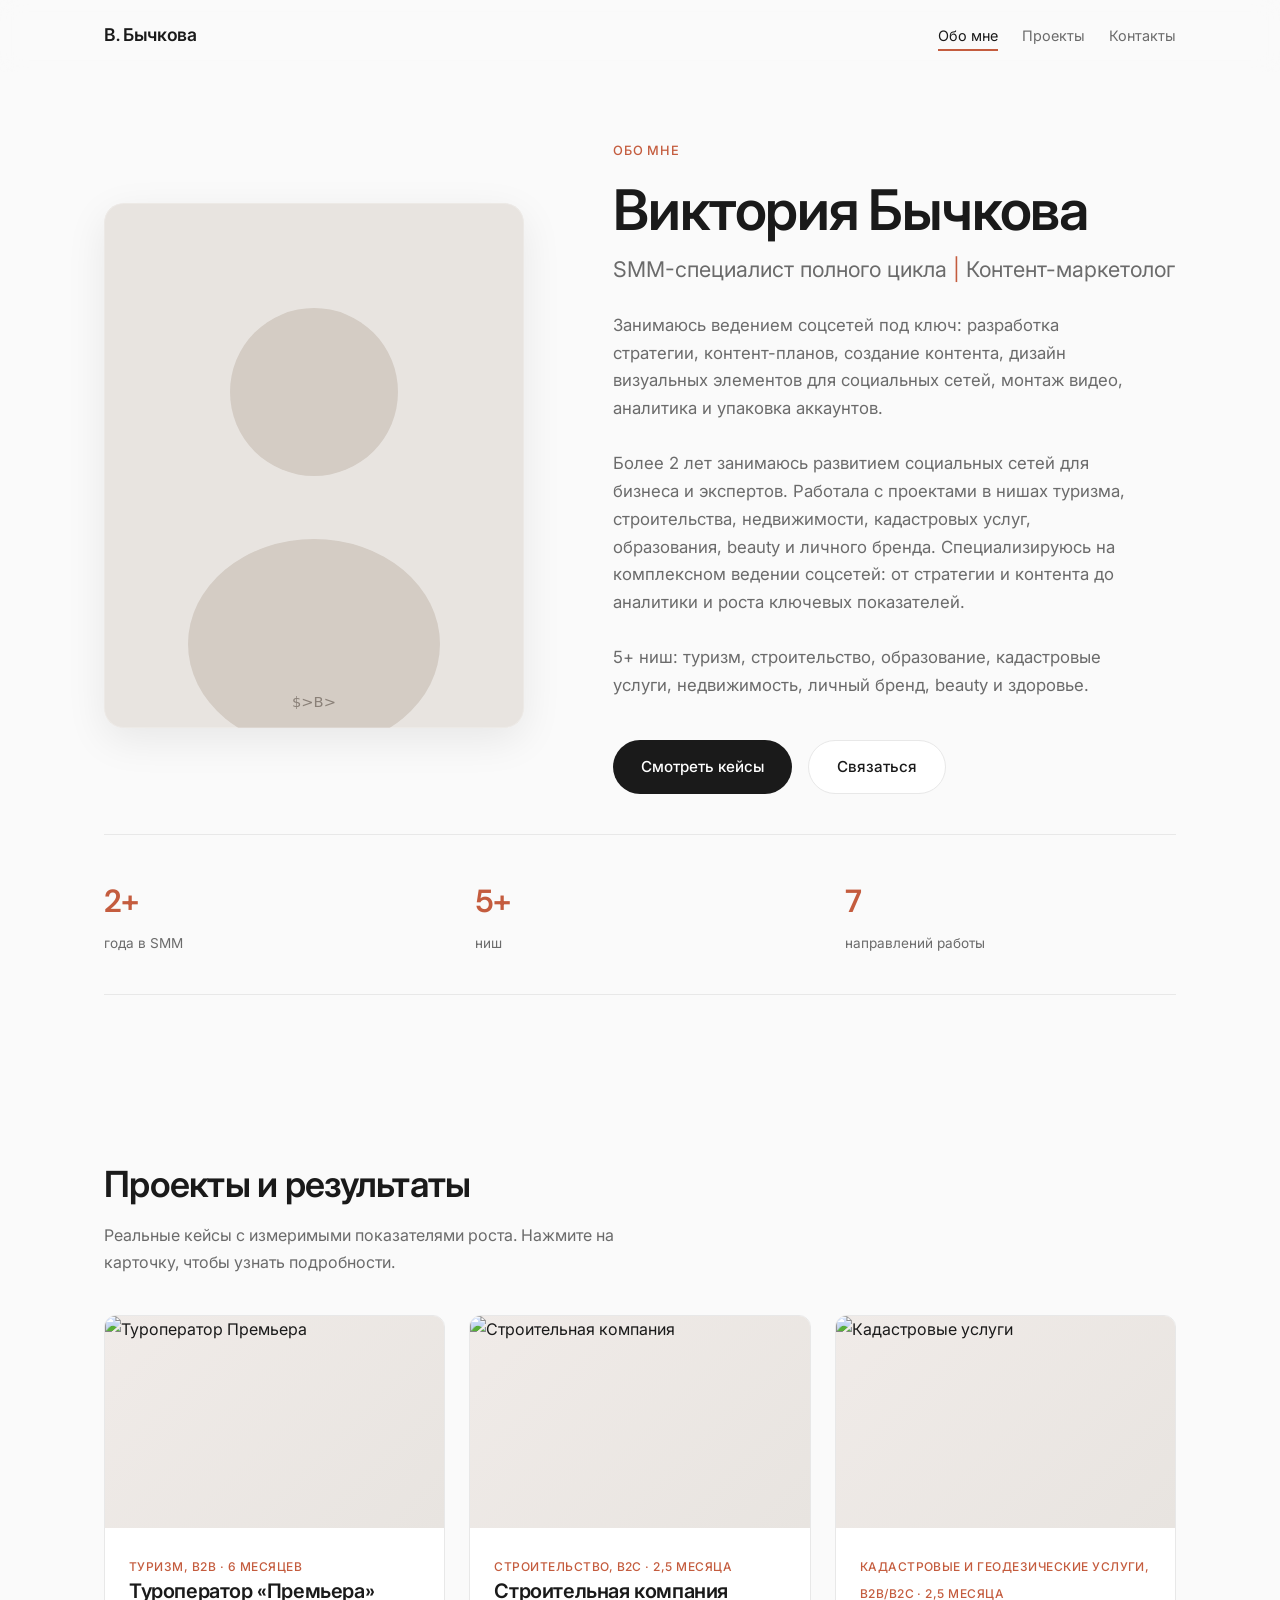
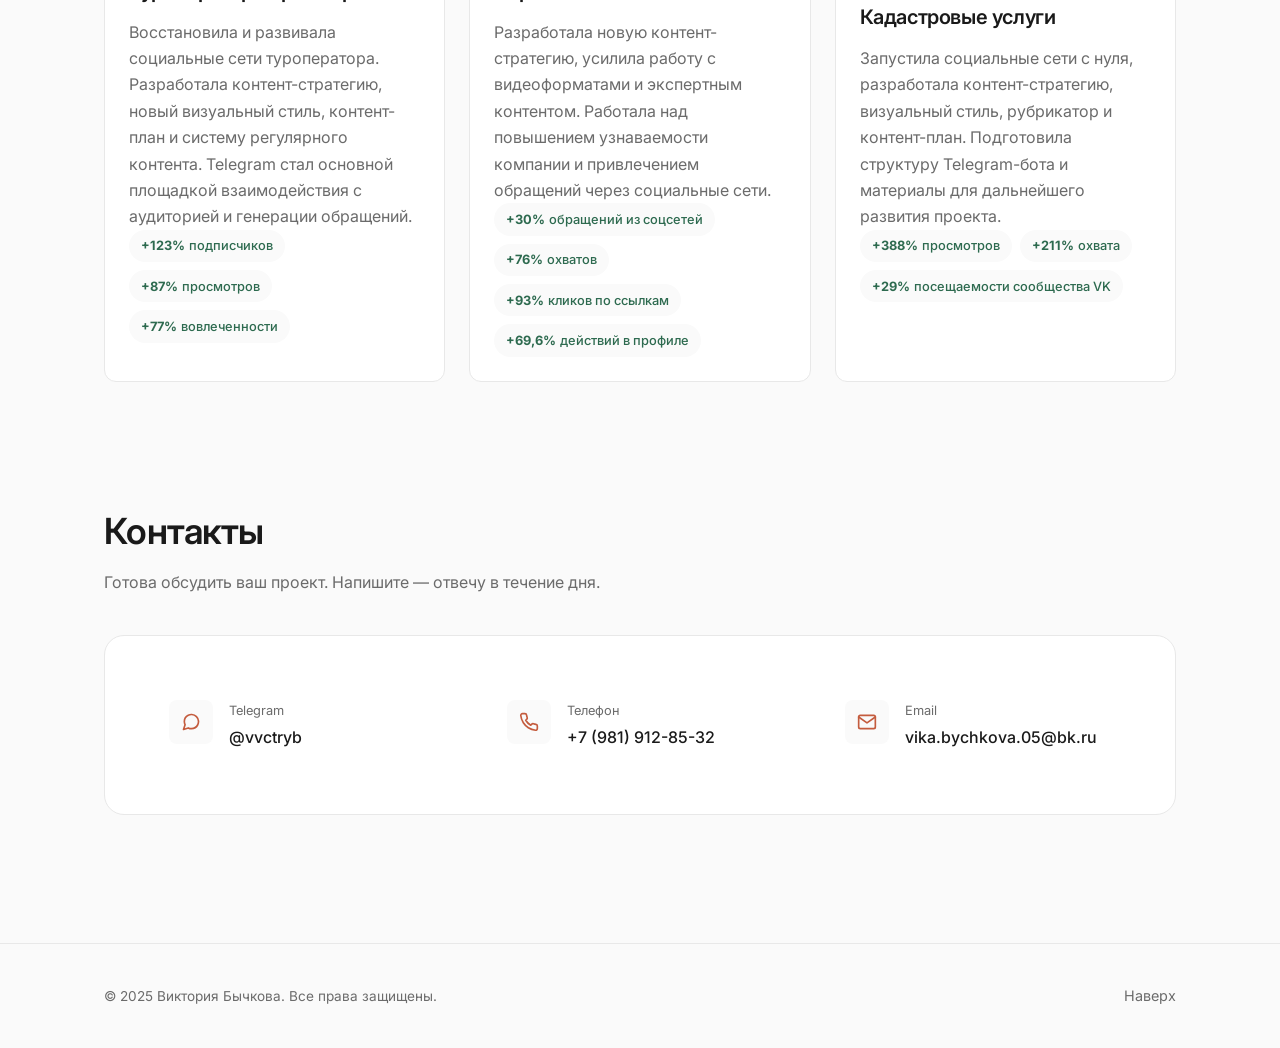
==== viktoria-portfolio/index.html @ 4faed689 "Add files via upload" ====
<!DOCTYPE html>
<html lang="ru">
<head>
  <meta charset="UTF-8">
  <meta name="viewport" content="width=device-width, initial-scale=1.0">
  <meta name="description" content="Виктория Бычкова — SMM-специалист полного цикла и контент-маркетолог. Ведение соцсетей под ключ: стратегия, контент, дизайн, аналитика.">
  <title>Виктория Бычкова — SMM & Контент-маркетинг</title>
  <link rel="preconnect" href="https://fonts.googleapis.com">
  <link rel="preconnect" href="https://fonts.gstatic.com" crossorigin>
  <link href="https://fonts.googleapis.com/css2?family=DM+Sans:opsz,wght@9..40,500;9..40,600&family=Inter:wght@400;500;600&display=swap" rel="stylesheet">
  <link rel="stylesheet" href="style.css">
</head>
<body>

  <header class="header">
    <div class="container header__inner">
      <a href="index.html" class="logo">В. Бычкова</a>
      <button class="nav-toggle" aria-label="Меню"><span></span></button>
      <nav class="nav">
        <a href="#about" class="nav__link" data-nav="about">Обо мне</a>
        <a href="#projects" class="nav__link" data-nav="projects">Проекты</a>
        <a href="#contacts" class="nav__link" data-nav="contacts">Контакты</a>
      </nav>
    </div>
  </header>

  <main>
    <!-- Hero -->
    <section class="hero" id="about" data-section="about">
      <div class="container">
        <div class="hero__grid">
          <div class="hero__photo fade-in">
            <img src="assets/images/photo.svg" alt="Виктория Бычкова">
          </div>
          <div class="hero__content">
            <span class="hero__badge fade-in fade-in-delay-1">Обо мне</span>
            <h1 class="hero__title fade-in fade-in-delay-1">Виктория Бычкова</h1>
            <p class="hero__role fade-in fade-in-delay-2">
              SMM-специалист полного цикла <span>|</span> Контент-маркетолог
            </p>
            <p class="hero__desc fade-in fade-in-delay-2">
              Занимаюсь ведением соцсетей под ключ: разработка стратегии, контент-планов, создание контента, дизайн визуальных элементов для социальных сетей, монтаж видео, аналитика и упаковка аккаунтов.<br><br>
              Более 2 лет занимаюсь развитием социальных сетей для бизнеса и экспертов. Работала с проектами в нишах туризма, строительства, недвижимости, кадастровых услуг, образования, beauty и личного бренда. Специализируюсь на комплексном ведении соцсетей: от стратегии и контента до аналитики и роста ключевых показателей.<br><br>
              5+ ниш: туризм, строительство, образование, кадастровые услуги, недвижимость, личный бренд, beauty и здоровье.
            </p>
            <div class="hero__cta fade-in fade-in-delay-3">
              <a href="#projects" class="btn btn--primary">Смотреть кейсы</a>
              <a href="#contacts" class="btn btn--outline">Связаться</a>
            </div>
          </div>
        </div>

        <div class="stats-strip fade-in fade-in-delay-4">
          <div class="stat-item">
            <div class="stat-item__value">2+</div>
            <div class="stat-item__label">года в SMM</div>
          </div>
          <div class="stat-item">
            <div class="stat-item__value">5+</div>
            <div class="stat-item__label">ниш</div>
          </div>
          <div class="stat-item">
            <div class="stat-item__value">7</div>
            <div class="stat-item__label">направлений работы</div>
          </div>
        </div>
      </div>
    </section>

    <!-- Projects -->
    <section class="section" id="projects" data-section="projects">
      <div class="container">
        <div class="section-header fade-in">
          <h2>Проекты и результаты</h2>
          <p>Реальные кейсы с измеримыми показателями роста. Нажмите на карточку, чтобы узнать подробности.</p>
        </div>

        <div class="projects-grid">
          <a href="premiera.html" class="project-card fade-in">
            <div class="project-card__image">
              <img src="assets/images/premiera-cover.svg" alt="Туроператор Премьера">
            </div>
            <div class="project-card__body">
              <span class="project-card__tag">Туризм, B2B · 6 месяцев</span>
              <h3 class="project-card__title">Туроператор «Премьера»</h3>
              <p>Восстановила и развивала социальные сети туроператора. Разработала контент-стратегию, новый визуальный стиль, контент-план и систему регулярного контента. Telegram стал основной площадкой взаимодействия с аудиторией и генерации обращений.</p>
              <div class="project-card__metrics">
                <span class="metric-badge"><strong>+123%</strong> подписчиков</span>
                <span class="metric-badge"><strong>+87%</strong> просмотров</span>
                <span class="metric-badge"><strong>+77%</strong> вовлеченности</span>
              </div>
            </div>
          </a>

          <a href="construction.html" class="project-card fade-in fade-in-delay-1">
            <div class="project-card__image">
              <img src="assets/images/construction-cover.svg" alt="Строительная компания">
            </div>
            <div class="project-card__body">
              <span class="project-card__tag">Строительство, B2C · 2,5 месяца</span>
              <h3 class="project-card__title">Строительная компания</h3>
              <p>Разработала новую контент-стратегию, усилила работу с видеоформатами и экспертным контентом. Работала над повышением узнаваемости компании и привлечением обращений через социальные сети.</p>
              <div class="project-card__metrics">
                <span class="metric-badge"><strong>+30%</strong> обращений из соцсетей</span>
                <span class="metric-badge"><strong>+76%</strong> охватов</span>
                <span class="metric-badge"><strong>+93%</strong> кликов по ссылкам</span>
                <span class="metric-badge"><strong>+69,6%</strong> действий в профиле</span>
              </div>
            </div>
          </a>

          <a href="cadastre.html" class="project-card fade-in fade-in-delay-2">
            <div class="project-card__image">
              <img src="assets/images/cadastre-cover.svg" alt="Кадастровые услуги">
            </div>
            <div class="project-card__body">
              <span class="project-card__tag">Кадастровые и геодезические услуги, B2B/B2C · 2,5 месяца</span>
              <h3 class="project-card__title">Кадастровые услуги</h3>
              <p>Запустила социальные сети с нуля, разработала контент-стратегию, визуальный стиль, рубрикатор и контент-план. Подготовила структуру Telegram-бота и материалы для дальнейшего развития проекта.</p>
              <div class="project-card__metrics">
                <span class="metric-badge"><strong>+388%</strong> просмотров</span>
                <span class="metric-badge"><strong>+211%</strong> охвата</span>
                <span class="metric-badge"><strong>+29%</strong> посещаемости сообщества VK</span>
              </div>
            </div>
          </a>
        </div>
      </div>
    </section>

    <!-- Contacts -->
    <section class="section" id="contacts" data-section="contacts">
      <div class="container">
        <div class="section-header fade-in">
          <h2>Контакты</h2>
          <p>Готова обсудить ваш проект. Напишите — отвечу в течение дня.</p>
        </div>

        <div class="contacts fade-in">
          <div class="contacts__grid">
            <a href="https://t.me/vvctryb" class="contact-item" target="_blank" rel="noopener noreferrer">
              <div class="contact-item__icon">
                <svg viewBox="0 0 24 24" fill="none" stroke="currentColor" stroke-width="2" stroke-linecap="round" stroke-linejoin="round">
                  <path d="M21 11.5a8.38 8.38 0 0 1-.9 3.8 8.5 8.5 0 0 1-7.6 4.7 8.38 8.38 0 0 1-3.8-.9L3 21l1.9-5.7a8.38 8.38 0 0 1-.9-3.8 8.5 8.5 0 0 1 4.7-7.6 8.38 8.38 0 0 1 3.8-.9h.5a8.48 8.48 0 0 1 8 8v.5z"/>
                </svg>
              </div>
              <div>
                <div class="contact-item__label">Telegram</div>
                <div class="contact-item__value">@vvctryb</div>
              </div>
            </a>

            <a href="tel:+79819128532" class="contact-item">
              <div class="contact-item__icon">
                <svg viewBox="0 0 24 24" fill="none" stroke="currentColor" stroke-width="2" stroke-linecap="round" stroke-linejoin="round">
                  <path d="M22 16.92v3a2 2 0 0 1-2.18 2 19.79 19.79 0 0 1-8.63-3.07 19.5 19.5 0 0 1-6-6 19.79 19.79 0 0 1-3.07-8.67A2 2 0 0 1 4.11 2h3a2 2 0 0 1 2 1.72 12.84 12.84 0 0 0 .7 2.81 2 2 0 0 1-.45 2.11L8.09 9.91a16 16 0 0 0 6 6l1.27-1.27a2 2 0 0 1 2.11-.45 12.84 12.84 0 0 0 2.81.7A2 2 0 0 1 22 16.92z"/>
                </svg>
              </div>
              <div>
                <div class="contact-item__label">Телефон</div>
                <div class="contact-item__value">+7 (981) 912-85-32</div>
              </div>
            </a>

            <a href="mailto:vika.bychkova.05@bk.ru" class="contact-item">
              <div class="contact-item__icon">
                <svg viewBox="0 0 24 24" fill="none" stroke="currentColor" stroke-width="2" stroke-linecap="round" stroke-linejoin="round">
                  <path d="M4 4h16c1.1 0 2 .9 2 2v12c0 1.1-.9 2-2 2H4c-1.1 0-2-.9-2-2V6c0-1.1.9-2 2-2z"/>
                  <polyline points="22,6 12,13 2,6"/>
                </svg>
              </div>
              <div>
                <div class="contact-item__label">Email</div>
                <div class="contact-item__value">vika.bychkova.05@bk.ru</div>
              </div>
            </a>
          </div>
        </div>
      </div>
    </section>
  </main>

  <footer class="footer">
    <div class="container footer__inner">
      <p class="footer__copy">&copy; 2025 Виктория Бычкова. Все права защищены.</p>
      <a href="#about" class="nav__link">Наверх</a>
    </div>
  </footer>

  <script src="script.js"></script>
</body>
</html>
---- viktoria-portfolio/style.css ----
/* ============================================
   Victoria Bychkova Portfolio — Styles
   ============================================ */

:root {
  --color-bg: #fafafa;
  --color-surface: #ffffff;
  --color-text: #1a1a1a;
  --color-text-muted: #6b6b6b;
  --color-accent: #c45c3e;
  --color-accent-light: #e8a090;
  --color-border: #e8e8e8;
  --color-success: #2d6a4f;

  --font-sans: "Inter", -apple-system, BlinkMacSystemFont, "Segoe UI", Roboto, sans-serif;
  --font-display: "DM Sans", var(--font-sans);

  --space-xs: 0.5rem;
  --space-sm: 1rem;
  --space-md: 1.5rem;
  --space-lg: 2.5rem;
  --space-xl: 4rem;
  --space-2xl: 6rem;

  --radius-sm: 8px;
  --radius-md: 12px;
  --radius-lg: 20px;
  --radius-full: 9999px;

  --shadow-sm: 0 1px 3px rgba(0, 0, 0, 0.04);
  --shadow-md: 0 4px 20px rgba(0, 0, 0, 0.06);
  --shadow-lg: 0 12px 40px rgba(0, 0, 0, 0.08);

  --transition-fast: 0.2s ease;
  --transition-base: 0.35s cubic-bezier(0.4, 0, 0.2, 1);
  --transition-slow: 0.6s cubic-bezier(0.4, 0, 0.2, 1);

  --container-max: 1120px;
  --header-height: 72px;
}

/* Reset & Base */
*,
*::before,
*::after {
  box-sizing: border-box;
  margin: 0;
  padding: 0;
}

html {
  scroll-behavior: smooth;
  -webkit-font-smoothing: antialiased;
}

body {
  font-family: var(--font-sans);
  font-size: 1rem;
  line-height: 1.65;
  color: var(--color-text);
  background-color: var(--color-bg);
  overflow-x: hidden;
}

img {
  max-width: 100%;
  height: auto;
  display: block;
}

a {
  color: inherit;
  text-decoration: none;
}

ul {
  list-style: none;
}

button {
  font-family: inherit;
  cursor: pointer;
  border: none;
  background: none;
}

/* Typography */
h1, h2, h3, h4 {
  font-family: var(--font-display);
  font-weight: 600;
  line-height: 1.2;
  letter-spacing: -0.02em;
}

h1 {
  font-size: clamp(2.25rem, 5vw, 3.5rem);
}

h2 {
  font-size: clamp(1.75rem, 3.5vw, 2.25rem);
}

h3 {
  font-size: 1.25rem;
}

p {
  color: var(--color-text-muted);
}

/* Layout */
.container {
  width: 100%;
  max-width: var(--container-max);
  margin: 0 auto;
  padding: 0 var(--space-md);
}

.section {
  padding: var(--space-xl) 0;
}

.section-header {
  margin-bottom: var(--space-lg);
}

.section-header p {
  margin-top: var(--space-sm);
  max-width: 560px;
}

/* Header */
.header {
  position: fixed;
  top: 0;
  left: 0;
  right: 0;
  z-index: 100;
  height: var(--header-height);
  background: rgba(250, 250, 250, 0.85);
  backdrop-filter: blur(12px);
  -webkit-backdrop-filter: blur(12px);
  border-bottom: 1px solid transparent;
  transition: border-color var(--transition-base), background var(--transition-base);
}

.header.scrolled {
  border-bottom-color: var(--color-border);
  background: rgba(250, 250, 250, 0.95);
}

.header__inner {
  display: flex;
  align-items: center;
  justify-content: space-between;
  height: 100%;
}

.logo {
  font-family: var(--font-display);
  font-weight: 600;
  font-size: 1.1rem;
  letter-spacing: -0.02em;
}

.nav {
  display: flex;
  align-items: center;
  gap: var(--space-md);
}

.nav__link {
  font-size: 0.9rem;
  color: var(--color-text-muted);
  transition: color var(--transition-fast);
  position: relative;
}

.nav__link::after {
  content: "";
  position: absolute;
  bottom: -4px;
  left: 0;
  width: 0;
  height: 2px;
  background: var(--color-accent);
  transition: width var(--transition-base);
}

.nav__link:hover,
.nav__link.active {
  color: var(--color-text);
}

.nav__link:hover::after,
.nav__link.active::after {
  width: 100%;
}

.nav-toggle {
  display: none;
  width: 40px;
  height: 40px;
  align-items: center;
  justify-content: center;
  border-radius: var(--radius-sm);
}

.nav-toggle span {
  display: block;
  width: 22px;
  height: 2px;
  background: var(--color-text);
  position: relative;
  transition: background var(--transition-fast);
}

.nav-toggle span::before,
.nav-toggle span::after {
  content: "";
  position: absolute;
  left: 0;
  width: 22px;
  height: 2px;
  background: var(--color-text);
  transition: transform var(--transition-base);
}

.nav-toggle span::before {
  top: -7px;
}

.nav-toggle span::after {
  top: 7px;
}

.nav-toggle.active span {
  background: transparent;
}

.nav-toggle.active span::before {
  transform: rotate(45deg) translate(5px, 5px);
}

.nav-toggle.active span::after {
  transform: rotate(-45deg) translate(5px, -5px);
}

/* Hero */
.hero {
  padding-top: calc(var(--header-height) + var(--space-xl));
  padding-bottom: var(--space-xl);
}

.hero__grid {
  display: grid;
  grid-template-columns: 1fr 1.2fr;
  gap: var(--space-lg);
  align-items: center;
}

.hero__photo {
  position: relative;
  aspect-ratio: 4 / 5;
  max-width: 420px;
  border-radius: var(--radius-lg);
  overflow: hidden;
  box-shadow: var(--shadow-lg);
}

.hero__photo img {
  width: 100%;
  height: 100%;
  object-fit: cover;
}

.hero__photo::after {
  content: "";
  position: absolute;
  inset: 0;
  border-radius: var(--radius-lg);
  border: 1px solid rgba(255, 255, 255, 0.2);
  pointer-events: none;
}

.hero__badge {
  display: inline-block;
  font-size: 0.8rem;
  font-weight: 500;
  letter-spacing: 0.06em;
  text-transform: uppercase;
  color: var(--color-accent);
  margin-bottom: var(--space-sm);
}

.hero__title {
  margin-bottom: var(--space-xs);
}

.hero__role {
  font-size: clamp(1.1rem, 2vw, 1.35rem);
  color: var(--color-text-muted);
  font-weight: 400;
  margin-bottom: var(--space-md);
}

.hero__role span {
  color: var(--color-accent);
}

.hero__desc {
  font-size: 1.05rem;
  max-width: 520px;
  margin-bottom: var(--space-lg);
}

.hero__cta {
  display: flex;
  gap: var(--space-sm);
  flex-wrap: wrap;
}

/* Buttons */
.btn {
  display: inline-flex;
  align-items: center;
  gap: 0.5rem;
  padding: 0.85rem 1.75rem;
  font-size: 0.95rem;
  font-weight: 500;
  border-radius: var(--radius-full);
  transition: all var(--transition-base);
}

.btn--primary {
  background: var(--color-text);
  color: #fff;
}

.btn--primary:hover {
  background: var(--color-accent);
  transform: translateY(-2px);
  box-shadow: var(--shadow-md);
}

.btn--outline {
  border: 1.5px solid var(--color-border);
  color: var(--color-text);
  background: var(--color-surface);
}

.btn--outline:hover {
  border-color: var(--color-text);
  transform: translateY(-2px);
}

.btn--back {
  margin-bottom: var(--space-lg);
}

.btn svg {
  width: 18px;
  height: 18px;
  transition: transform var(--transition-fast);
}

.btn:hover svg {
  transform: translateX(-4px);
}

/* Project Cards */
.projects-grid {
  display: grid;
  grid-template-columns: repeat(3, 1fr);
  gap: var(--space-md);
}

.project-card {
  background: var(--color-surface);
  border-radius: var(--radius-md);
  border: 1px solid var(--color-border);
  overflow: hidden;
  transition: all var(--transition-base);
  display: block;
}

.project-card:hover {
  transform: translateY(-6px);
  box-shadow: var(--shadow-lg);
  border-color: transparent;
}

.project-card__image {
  aspect-ratio: 16 / 10;
  overflow: hidden;
  background: linear-gradient(135deg, #f0ebe8 0%, #e8e4e0 100%);
}

.project-card__image img {
  width: 100%;
  height: 100%;
  object-fit: cover;
  transition: transform var(--transition-slow);
}

.project-card:hover .project-card__image img {
  transform: scale(1.05);
}

.project-card__body {
  padding: var(--space-md);
}

.project-card__tag {
  font-size: 0.75rem;
  font-weight: 500;
  letter-spacing: 0.04em;
  text-transform: uppercase;
  color: var(--color-accent);
  margin-bottom: var(--space-xs);
}

.project-card__title {
  margin-bottom: var(--space-sm);
}

.project-card__metrics {
  display: flex;
  flex-wrap: wrap;
  gap: var(--space-xs);
}

.metric-badge {
  display: inline-flex;
  align-items: center;
  gap: 0.25rem;
  padding: 0.35rem 0.75rem;
  font-size: 0.8rem;
  font-weight: 500;
  background: var(--color-bg);
  border-radius: var(--radius-full);
  color: var(--color-success);
}

.metric-badge strong {
  color: var(--color-success);
}

/* Stats strip */
.stats-strip {
  display: flex;
  gap: var(--space-lg);
  flex-wrap: wrap;
  padding: var(--space-lg) 0;
  border-top: 1px solid var(--color-border);
  border-bottom: 1px solid var(--color-border);
  margin: var(--space-lg) 0;
}

.stat-item {
  flex: 1;
  min-width: 140px;
}

.stat-item__value {
  font-family: var(--font-display);
  font-size: 2rem;
  font-weight: 600;
  color: var(--color-accent);
  letter-spacing: -0.02em;
}

.stat-item__label {
  font-size: 0.85rem;
  color: var(--color-text-muted);
  margin-top: 0.25rem;
}

/* Contacts */
.contacts {
  background: var(--color-surface);
  border-radius: var(--radius-lg);
  border: 1px solid var(--color-border);
  padding: var(--space-lg);
}

.contacts__grid {
  display: grid;
  grid-template-columns: repeat(3, 1fr);
  gap: var(--space-md);
}

.contact-item {
  display: flex;
  align-items: flex-start;
  gap: var(--space-sm);
  padding: var(--space-md);
  border-radius: var(--radius-md);
  transition: background var(--transition-fast);
}

.contact-item:hover {
  background: var(--color-bg);
}

.contact-item__icon {
  width: 44px;
  height: 44px;
  display: flex;
  align-items: center;
  justify-content: center;
  background: var(--color-bg);
  border-radius: var(--radius-sm);
  flex-shrink: 0;
}

.contact-item__icon svg {
  width: 20px;
  height: 20px;
  color: var(--color-accent);
}

.contact-item__label {
  font-size: 0.8rem;
  color: var(--color-text-muted);
  margin-bottom: 0.15rem;
}

.contact-item__value {
  font-weight: 500;
  transition: color var(--transition-fast);
}

.contact-item:hover .contact-item__value {
  color: var(--color-accent);
}

/* Case Page */
.case-hero {
  padding-top: calc(var(--header-height) + var(--space-lg));
  padding-bottom: var(--space-lg);
}

.case-hero__tag {
  font-size: 0.8rem;
  font-weight: 500;
  letter-spacing: 0.06em;
  text-transform: uppercase;
  color: var(--color-accent);
  margin-bottom: var(--space-sm);
}

.case-hero__title {
  margin-bottom: var(--space-md);
}

.case-hero__cover {
  aspect-ratio: 21 / 9;
  border-radius: var(--radius-lg);
  overflow: hidden;
  margin-top: var(--space-lg);
  box-shadow: var(--shadow-md);
}

.case-hero__cover img {
  width: 100%;
  height: 100%;
  object-fit: cover;
}

.case-block {
  margin-bottom: var(--space-xl);
}

.case-block__title {
  margin-bottom: var(--space-md);
  padding-bottom: var(--space-sm);
  border-bottom: 2px solid var(--color-border);
}

.case-block__content p {
  margin-bottom: var(--space-sm);
}

.case-block__content p:last-child {
  margin-bottom: 0;
}

/* Results grid */
.results-grid {
  display: grid;
  grid-template-columns: repeat(auto-fit, minmax(200px, 1fr));
  gap: var(--space-md);
}

.result-card {
  background: var(--color-surface);
  border: 1px solid var(--color-border);
  border-radius: var(--radius-md);
  padding: var(--space-md);
  text-align: center;
  transition: all var(--transition-base);
}

.result-card:hover {
  border-color: var(--color-accent-light);
  transform: translateY(-4px);
  box-shadow: var(--shadow-md);
}

.result-card__value {
  font-family: var(--font-display);
  font-size: 2.5rem;
  font-weight: 600;
  color: var(--color-success);
  letter-spacing: -0.02em;
}

.result-card__label {
  font-size: 0.9rem;
  color: var(--color-text-muted);
  margin-top: var(--space-xs);
}

/* Task list */
.task-list {
  display: grid;
  gap: var(--space-sm);
}

.task-list li {
  display: flex;
  align-items: flex-start;
  gap: var(--space-sm);
  padding: var(--space-sm) var(--space-md);
  background: var(--color-surface);
  border: 1px solid var(--color-border);
  border-radius: var(--radius-sm);
  transition: border-color var(--transition-fast);
}

.task-list li:hover {
  border-color: var(--color-accent-light);
}

.task-list li::before {
  content: "";
  width: 8px;
  height: 8px;
  background: var(--color-accent);
  border-radius: 50%;
  flex-shrink: 0;
  margin-top: 0.55rem;
}

/* Gallery */
.gallery {
  display: grid;
  grid-template-columns: repeat(3, 1fr);
  gap: var(--space-sm);
}

.gallery__item {
  aspect-ratio: 1;
  border-radius: var(--radius-md);
  overflow: hidden;
  cursor: pointer;
  position: relative;
}

.gallery__item img {
  width: 100%;
  height: 100%;
  object-fit: cover;
  transition: transform var(--transition-slow);
}

.gallery__item:hover img {
  transform: scale(1.08);
}

.gallery__item::after {
  content: "";
  position: absolute;
  inset: 0;
  background: rgba(0, 0, 0, 0);
  transition: background var(--transition-fast);
}

.gallery__item:hover::after {
  background: rgba(0, 0, 0, 0.1);
}

/* Video */
.video-wrapper {
  position: relative;
  aspect-ratio: 16 / 9;
  border-radius: var(--radius-md);
  overflow: hidden;
  background: #1a1a1a;
  box-shadow: var(--shadow-md);
}

.video-wrapper iframe,
.video-wrapper video {
  width: 100%;
  height: 100%;
  border: none;
}

.video-placeholder {
  display: flex;
  flex-direction: column;
  align-items: center;
  justify-content: center;
  height: 100%;
  color: rgba(255, 255, 255, 0.6);
  gap: var(--space-sm);
}

.video-placeholder svg {
  width: 48px;
  height: 48px;
  opacity: 0.5;
}

/* Footer */
.footer {
  padding: var(--space-lg) 0;
  border-top: 1px solid var(--color-border);
  margin-top: var(--space-xl);
}

.footer__inner {
  display: flex;
  justify-content: space-between;
  align-items: center;
  flex-wrap: wrap;
  gap: var(--space-sm);
}

.footer__copy {
  font-size: 0.85rem;
  color: var(--color-text-muted);
}

/* Animations */
.fade-in {
  opacity: 0;
  transform: translateY(24px);
  transition: opacity var(--transition-slow), transform var(--transition-slow);
}

.fade-in.visible {
  opacity: 1;
  transform: translateY(0);
}

.fade-in-delay-1 { transition-delay: 0.1s; }
.fade-in-delay-2 { transition-delay: 0.2s; }
.fade-in-delay-3 { transition-delay: 0.3s; }
.fade-in-delay-4 { transition-delay: 0.4s; }

/* Lightbox */
.lightbox {
  position: fixed;
  inset: 0;
  z-index: 200;
  background: rgba(0, 0, 0, 0.92);
  display: flex;
  align-items: center;
  justify-content: center;
  padding: var(--space-md);
  opacity: 0;
  visibility: hidden;
  transition: all var(--transition-base);
}

.lightbox.active {
  opacity: 1;
  visibility: visible;
}

.lightbox__img {
  max-width: 90vw;
  max-height: 90vh;
  border-radius: var(--radius-sm);
  object-fit: contain;
}

.lightbox__close {
  position: absolute;
  top: var(--space-md);
  right: var(--space-md);
  width: 44px;
  height: 44px;
  display: flex;
  align-items: center;
  justify-content: center;
  background: rgba(255, 255, 255, 0.1);
  border-radius: var(--radius-full);
  color: #fff;
  font-size: 1.5rem;
  transition: background var(--transition-fast);
}

.lightbox__close:hover {
  background: rgba(255, 255, 255, 0.2);
}

/* Responsive */
@media (max-width: 992px) {
  .hero__grid {
    grid-template-columns: 1fr;
    text-align: center;
  }

  .hero__photo {
    max-width: 320px;
    margin: 0 auto;
  }

  .hero__desc {
    margin-left: auto;
    margin-right: auto;
  }

  .hero__cta {
    justify-content: center;
  }

  .projects-grid {
    grid-template-columns: repeat(2, 1fr);
  }

  .contacts__grid {
    grid-template-columns: 1fr;
  }

  .gallery {
    grid-template-columns: repeat(2, 1fr);
  }
}

@media (max-width: 768px) {
  .nav-toggle {
    display: flex;
  }

  .nav {
    position: fixed;
    top: var(--header-height);
    left: 0;
    right: 0;
    background: var(--color-bg);
    flex-direction: column;
    padding: var(--space-md);
    gap: var(--space-sm);
    border-bottom: 1px solid var(--color-border);
    transform: translateY(-100%);
    opacity: 0;
    visibility: hidden;
    transition: all var(--transition-base);
  }

  .nav.open {
    transform: translateY(0);
    opacity: 1;
    visibility: visible;
  }

  .nav__link {
    padding: var(--space-sm);
    width: 100%;
    text-align: center;
  }

  .projects-grid {
    grid-template-columns: 1fr;
  }

  .stats-strip {
    flex-direction: column;
    gap: var(--space-md);
  }

  .case-hero__cover {
    aspect-ratio: 16 / 9;
  }
}

@media (max-width: 480px) {
  .gallery {
    grid-template-columns: 1fr;
  }

  .result-card__value {
    font-size: 2rem;
  }
}
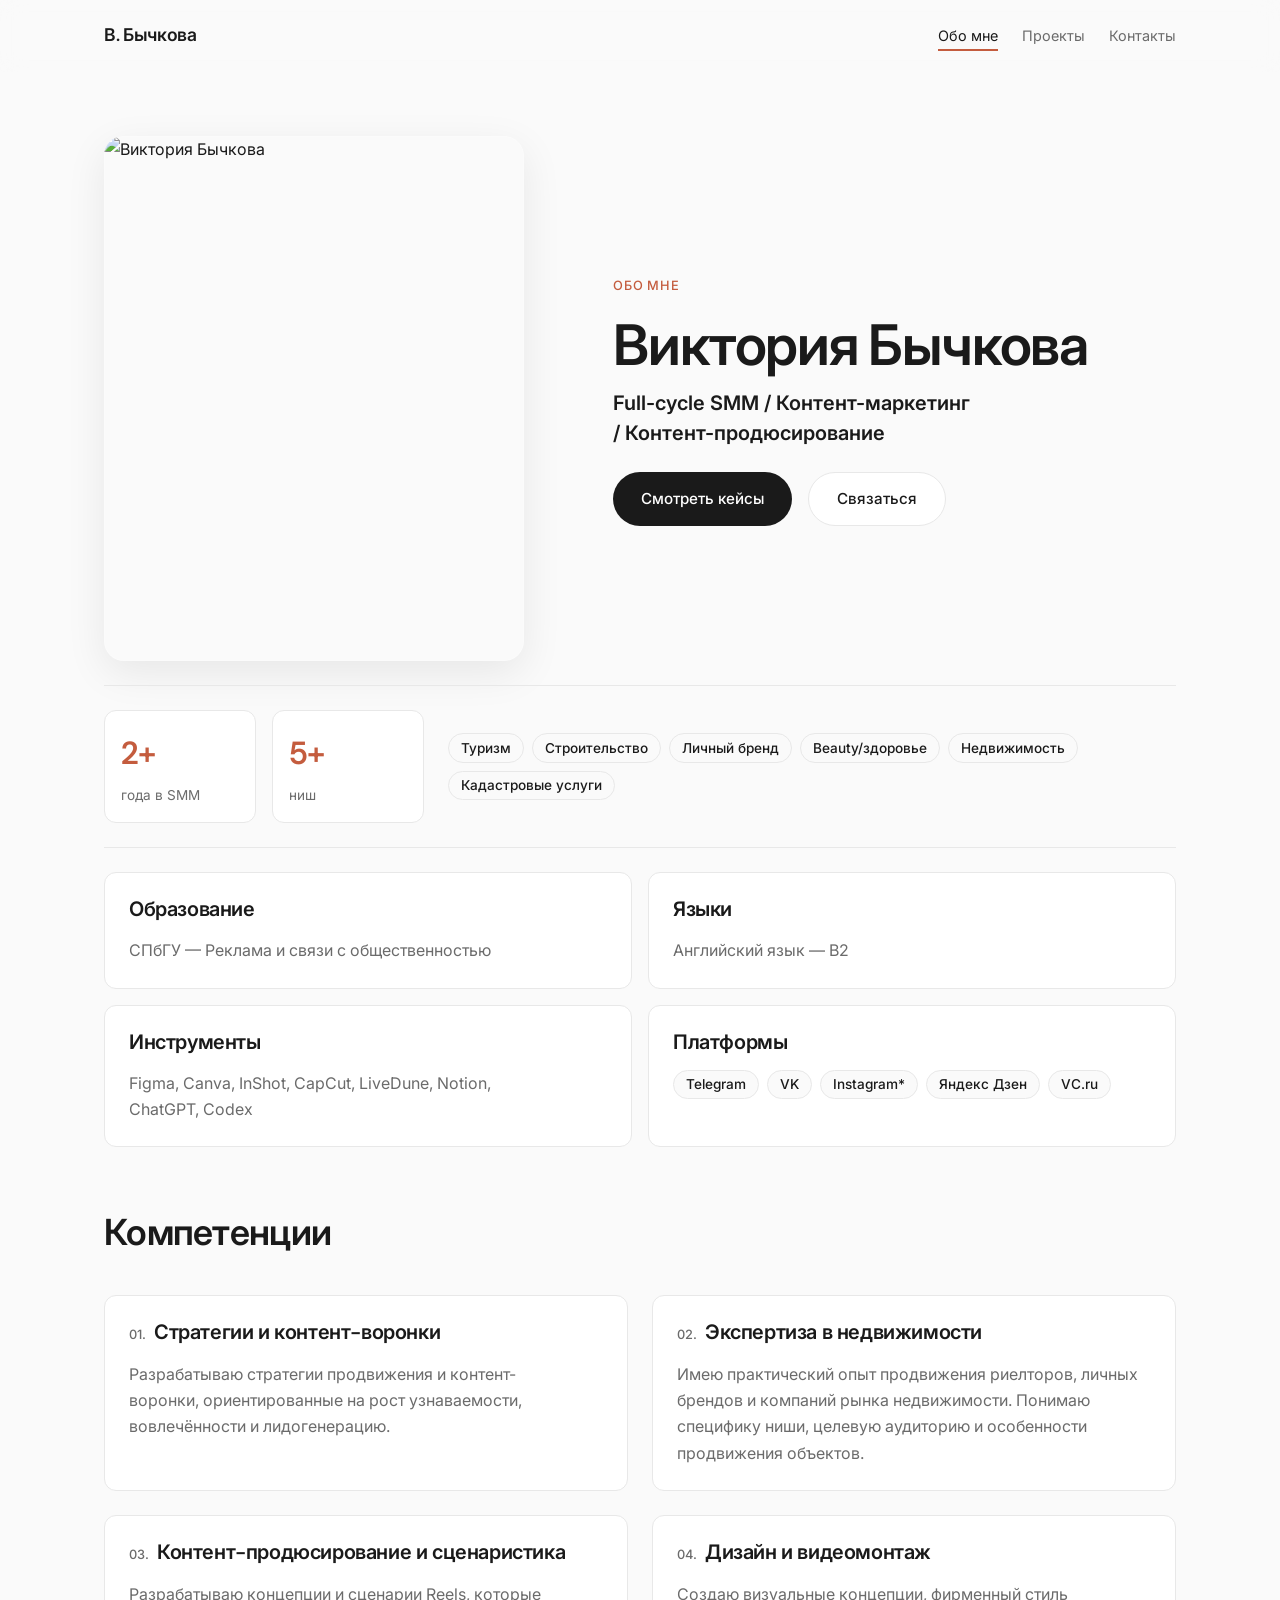
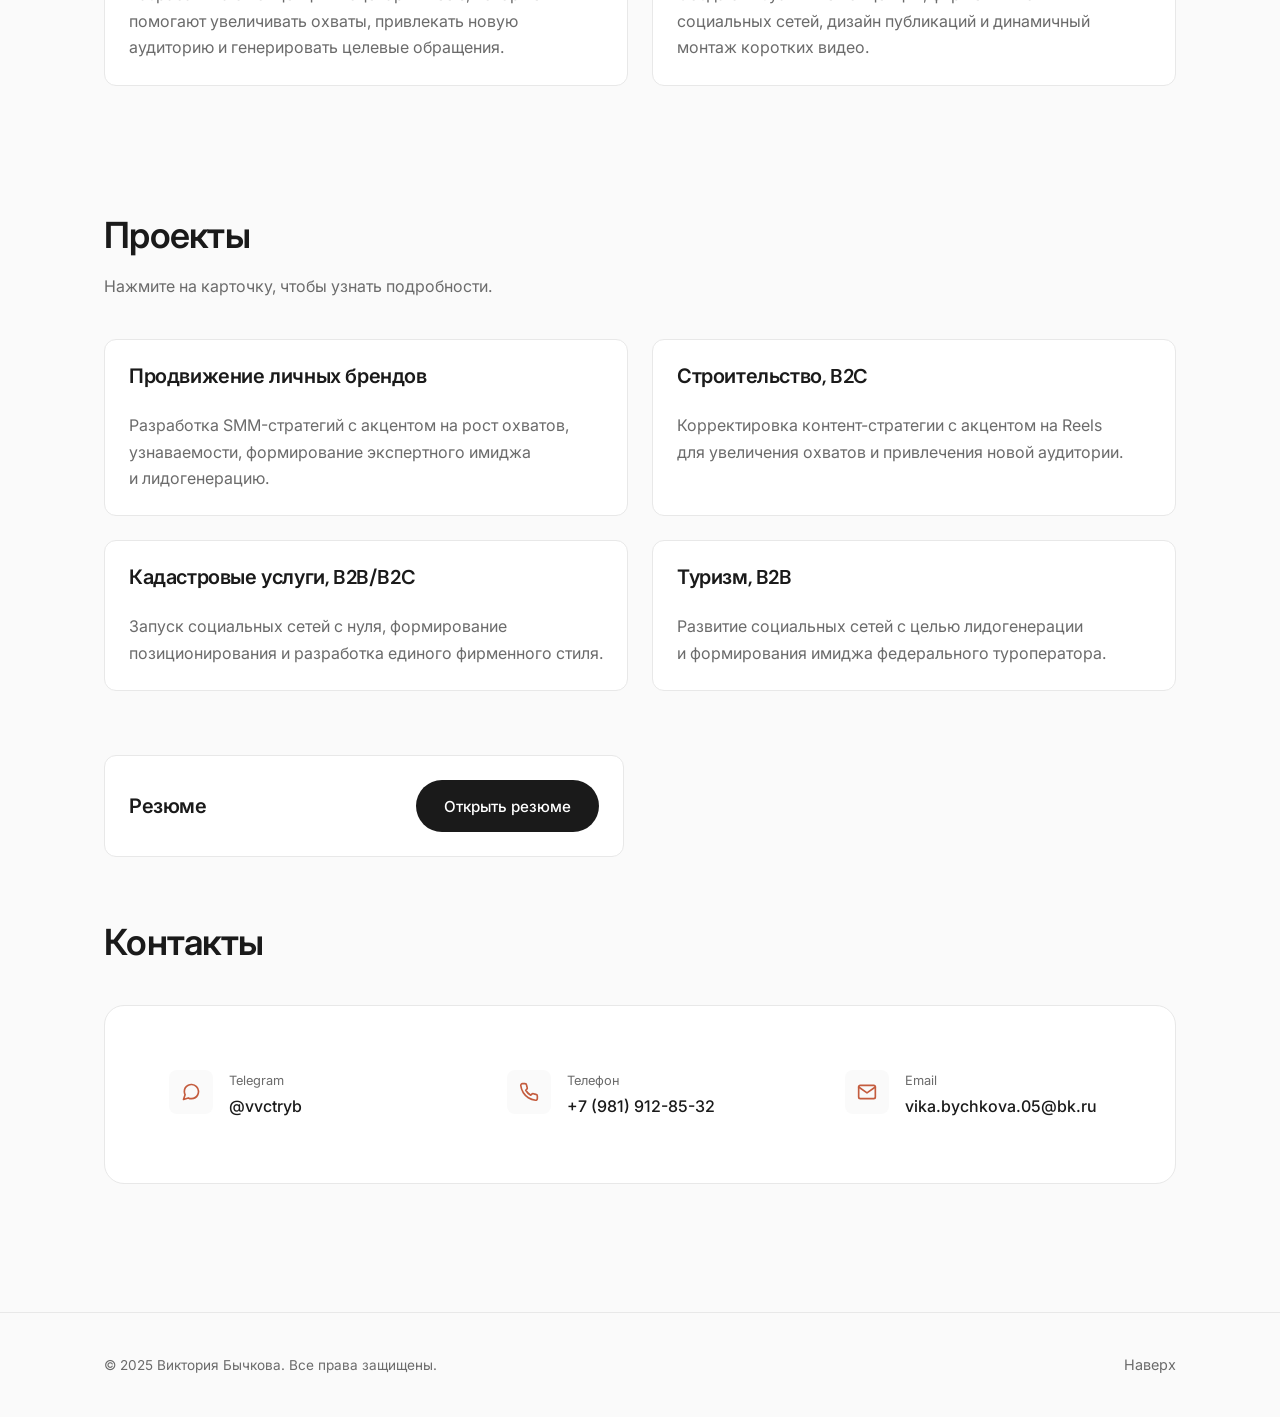
==== commit e4072e77: "Add files via upload" ====
--- a/viktoria-portfolio/index.html
+++ b/viktoria-portfolio/index.html
@@ -30,18 +30,15 @@
       <div class="container">
         <div class="hero__grid">
           <div class="hero__photo fade-in">
-            <img src="assets/images/photo.svg" alt="Виктория Бычкова">
+            <img src="profile.png" alt="Виктория Бычкова" class="hero__profile-photo">
           </div>
           <div class="hero__content">
             <span class="hero__badge fade-in fade-in-delay-1">Обо мне</span>
             <h1 class="hero__title fade-in fade-in-delay-1">Виктория Бычкова</h1>
             <p class="hero__role fade-in fade-in-delay-2">
-              SMM-специалист полного цикла <span>|</span> Контент-маркетолог
-            </p>
-            <p class="hero__desc fade-in fade-in-delay-2">
-              Занимаюсь ведением соцсетей под ключ: разработка стратегии, контент-планов, создание контента, дизайн визуальных элементов для социальных сетей, монтаж видео, аналитика и упаковка аккаунтов.<br><br>
-              Более 2 лет занимаюсь развитием социальных сетей для бизнеса и экспертов. Работала с проектами в нишах туризма, строительства, недвижимости, кадастровых услуг, образования, beauty и личного бренда. Специализируюсь на комплексном ведении соцсетей: от стратегии и контента до аналитики и роста ключевых показателей.<br><br>
-              5+ ниш: туризм, строительство, образование, кадастровые услуги, недвижимость, личный бренд, beauty и здоровье.
+              <span class="hero__role-line">Full-cycle&nbsp;SMM /</span>
+              <span class="hero__role-line">Контент-маркетинг /</span>
+              <span class="hero__role-line">Контент-продюсирование</span>
             </p>
             <div class="hero__cta fade-in fade-in-delay-3">
               <a href="#projects" class="btn btn--primary">Смотреть кейсы</a>
@@ -51,17 +48,94 @@
         </div>
 
         <div class="stats-strip fade-in fade-in-delay-4">
-          <div class="stat-item">
+          <div class="stat-item stat-item--metric">
             <div class="stat-item__value">2+</div>
             <div class="stat-item__label">года в SMM</div>
           </div>
-          <div class="stat-item">
+          <div class="stat-item stat-item--metric">
             <div class="stat-item__value">5+</div>
             <div class="stat-item__label">ниш</div>
           </div>
-          <div class="stat-item">
-            <div class="stat-item__value">7</div>
-            <div class="stat-item__label">направлений работы</div>
+          <div class="stat-item stat-item--niches">
+            <ul class="stat-item__list">
+              <li>Туризм</li>
+              <li>Строительство</li>
+              <li>Личный бренд</li>
+              <li>Beauty/здоровье</li>
+              <li>Недвижимость</li>
+              <li>Кадастровые услуги</li>
+            </ul>
+          </div>
+        </div>
+
+        <div class="about-details-grid">
+          <div class="competency-card fade-in">
+            <h3>Образование</h3>
+            <p>СПбГУ — Реклама и связи с общественностью</p>
+          </div>
+
+          <div class="competency-card fade-in fade-in-delay-1">
+            <h3>Языки</h3>
+            <p>Английский язык — B2</p>
+          </div>
+
+          <div class="competency-card fade-in fade-in-delay-2">
+            <h3>Инструменты</h3>
+            <p>Figma, Canva, InShot, CapCut, LiveDune, Notion, ChatGPT, Codex</p>
+          </div>
+
+          <div class="competency-card fade-in fade-in-delay-3">
+            <h3>Платформы</h3>
+            <ul class="stat-item__list">
+              <li>Telegram</li>
+              <li>VK</li>
+              <li>Instagram*</li>
+              <li>Яндекс Дзен</li>
+              <li>VC.ru</li>
+            </ul>
+          </div>
+        </div>
+      </div>
+    </section>
+
+    <!-- Competencies -->
+    <section class="section competencies" id="competencies">
+      <div class="container">
+        <div class="section-header fade-in">
+          <h2>Компетенции</h2>
+        </div>
+
+        <div class="competencies-grid">
+          <div class="competency-card fade-in">
+            <div class="competency-card__heading">
+              <span class="competency-card__number">01.</span>
+              <h3>Стратегии и&nbsp;контент-воронки</h3>
+            </div>
+            <p>Разрабатываю стратегии продвижения и&nbsp;контент-воронки, ориентированные на&nbsp;рост узнаваемости, вовлечённости и&nbsp;лидогенерацию.</p>
+          </div>
+
+          <div class="competency-card fade-in fade-in-delay-1">
+            <div class="competency-card__heading">
+              <span class="competency-card__number">02.</span>
+              <h3>Экспертиза в&nbsp;недвижимости</h3>
+            </div>
+            <p>Имею практический опыт продвижения риелторов, личных брендов и&nbsp;компаний рынка недвижимости. Понимаю специфику ниши, целевую аудиторию и&nbsp;особенности продвижения объектов.</p>
+          </div>
+
+          <div class="competency-card fade-in fade-in-delay-2">
+            <div class="competency-card__heading">
+              <span class="competency-card__number">03.</span>
+              <h3>Контент-продюсирование и&nbsp;сценаристика</h3>
+            </div>
+            <p>Разрабатываю концепции и&nbsp;сценарии Reels, которые помогают увеличивать охваты, привлекать новую аудиторию и&nbsp;генерировать целевые обращения.</p>
+          </div>
+
+          <div class="competency-card fade-in fade-in-delay-3">
+            <div class="competency-card__heading">
+              <span class="competency-card__number">04.</span>
+              <h3>Дизайн и&nbsp;видеомонтаж</h3>
+            </div>
+            <p>Создаю визуальные концепции, фирменный стиль социальных сетей, дизайн публикаций и&nbsp;динамичный монтаж коротких видео.</p>
           </div>
         </div>
       </div>
@@ -71,59 +145,48 @@
     <section class="section" id="projects" data-section="projects">
       <div class="container">
         <div class="section-header fade-in">
-          <h2>Проекты и результаты</h2>
-          <p>Реальные кейсы с измеримыми показателями роста. Нажмите на карточку, чтобы узнать подробности.</p>
+          <h2>Проекты</h2>
+          <p>Нажмите на карточку, чтобы узнать подробности.</p>
         </div>
 
         <div class="projects-grid">
+          <a href="personal-brands.html" class="project-card fade-in fade-in-delay-3">
+            <div class="project-card__body">
+              <h3 class="project-card__title">Продвижение личных брендов</h3>
+              <p>Разработка SMM-стратегий с&nbsp;акцентом на&nbsp;рост охватов, узнаваемости, формирование экспертного имиджа и&nbsp;лидогенерацию.</p>
+            </div>
+          </a>
+
+          <a href="construction.html" class="project-card fade-in fade-in-delay-1">
+            <div class="project-card__body">
+              <h3 class="project-card__title">Строительство, B2C</h3>
+              <p>Корректировка контент-стратегии с&nbsp;акцентом на&nbsp;Reels для&nbsp;увеличения охватов и&nbsp;привлечения новой&nbsp;аудитории.</p>
+            </div>
+          </a>
+
+          <a href="cadastre.html" class="project-card fade-in fade-in-delay-2">
+            <div class="project-card__body">
+              <h3 class="project-card__title">Кадастровые услуги, B2B/B2C</h3>
+              <p>Запуск социальных сетей с&nbsp;нуля, формирование позиционирования и&nbsp;разработка единого фирменного&nbsp;стиля.</p>
+            </div>
+          </a>
+
           <a href="premiera.html" class="project-card fade-in">
-            <div class="project-card__image">
-              <img src="assets/images/premiera-cover.svg" alt="Туроператор Премьера">
-            </div>
-            <div class="project-card__body">
-              <span class="project-card__tag">Туризм, B2B · 6 месяцев</span>
-              <h3 class="project-card__title">Туроператор «Премьера»</h3>
-              <p>Восстановила и развивала социальные сети туроператора. Разработала контент-стратегию, новый визуальный стиль, контент-план и систему регулярного контента. Telegram стал основной площадкой взаимодействия с аудиторией и генерации обращений.</p>
-              <div class="project-card__metrics">
-                <span class="metric-badge"><strong>+123%</strong> подписчиков</span>
-                <span class="metric-badge"><strong>+87%</strong> просмотров</span>
-                <span class="metric-badge"><strong>+77%</strong> вовлеченности</span>
-              </div>
-            </div>
-          </a>
-
-          <a href="construction.html" class="project-card fade-in fade-in-delay-1">
-            <div class="project-card__image">
-              <img src="assets/images/construction-cover.svg" alt="Строительная компания">
-            </div>
-            <div class="project-card__body">
-              <span class="project-card__tag">Строительство, B2C · 2,5 месяца</span>
-              <h3 class="project-card__title">Строительная компания</h3>
-              <p>Разработала новую контент-стратегию, усилила работу с видеоформатами и экспертным контентом. Работала над повышением узнаваемости компании и привлечением обращений через социальные сети.</p>
-              <div class="project-card__metrics">
-                <span class="metric-badge"><strong>+30%</strong> обращений из соцсетей</span>
-                <span class="metric-badge"><strong>+76%</strong> охватов</span>
-                <span class="metric-badge"><strong>+93%</strong> кликов по ссылкам</span>
-                <span class="metric-badge"><strong>+69,6%</strong> действий в профиле</span>
-              </div>
-            </div>
-          </a>
-
-          <a href="cadastre.html" class="project-card fade-in fade-in-delay-2">
-            <div class="project-card__image">
-              <img src="assets/images/cadastre-cover.svg" alt="Кадастровые услуги">
-            </div>
-            <div class="project-card__body">
-              <span class="project-card__tag">Кадастровые и геодезические услуги, B2B/B2C · 2,5 месяца</span>
-              <h3 class="project-card__title">Кадастровые услуги</h3>
-              <p>Запустила социальные сети с нуля, разработала контент-стратегию, визуальный стиль, рубрикатор и контент-план. Подготовила структуру Telegram-бота и материалы для дальнейшего развития проекта.</p>
-              <div class="project-card__metrics">
-                <span class="metric-badge"><strong>+388%</strong> просмотров</span>
-                <span class="metric-badge"><strong>+211%</strong> охвата</span>
-                <span class="metric-badge"><strong>+29%</strong> посещаемости сообщества VK</span>
-              </div>
-            </div>
-          </a>
+            <div class="project-card__body">
+              <h3 class="project-card__title">Туризм, B2B</h3>
+              <p>Развитие социальных сетей с&nbsp;целью лидогенерации и&nbsp;формирования имиджа федерального&nbsp;туроператора.</p>
+            </div>
+          </a>
+        </div>
+      </div>
+    </section>
+
+    <!-- Resume -->
+    <section class="section useful-links" id="useful-links">
+      <div class="container">
+        <div class="resume-card fade-in">
+          <h2>Резюме</h2>
+          <a href="https://docs.google.com/presentation/d/1nu9_sViXZLe7BolczhxHNuUrG4qdP62qZWi8ukjDiy8/edit" class="btn btn--primary" target="_blank" rel="noopener noreferrer">Открыть резюме</a>
         </div>
       </div>
     </section>
@@ -133,7 +196,6 @@
       <div class="container">
         <div class="section-header fade-in">
           <h2>Контакты</h2>
-          <p>Готова обсудить ваш проект. Напишите — отвечу в течение дня.</p>
         </div>
 
         <div class="contacts fade-in">
--- a/viktoria-portfolio/style.css
+++ b/viktoria-portfolio/style.css
@@ -274,6 +274,10 @@
   object-fit: cover;
 }
 
+.hero__profile-photo {
+  object-position: center 38%;
+}
+
 .hero__photo::after {
   content: "";
   position: absolute;
@@ -298,20 +302,12 @@
 }
 
 .hero__role {
-  font-size: clamp(1.1rem, 2vw, 1.35rem);
-  color: var(--color-text-muted);
-  font-weight: 400;
+  font-size: 1.25rem;
+  color: var(--color-text);
+  font-weight: 600;
+  line-height: 1.5;
+  text-wrap: balance;
   margin-bottom: var(--space-md);
-}
-
-.hero__role span {
-  color: var(--color-accent);
-}
-
-.hero__desc {
-  font-size: 1.05rem;
-  max-width: 520px;
-  margin-bottom: var(--space-lg);
 }
 
 .hero__cta {
@@ -355,6 +351,7 @@
 }
 
 .btn--back {
+  margin-right: var(--space-md);
   margin-bottom: var(--space-lg);
 }
 
@@ -371,7 +368,7 @@
 /* Project Cards */
 .projects-grid {
   display: grid;
-  grid-template-columns: repeat(3, 1fr);
+  grid-template-columns: repeat(2, 1fr);
   gap: var(--space-md);
 }
 
@@ -411,17 +408,8 @@
   padding: var(--space-md);
 }
 
-.project-card__tag {
-  font-size: 0.75rem;
-  font-weight: 500;
-  letter-spacing: 0.04em;
-  text-transform: uppercase;
-  color: var(--color-accent);
-  margin-bottom: var(--space-xs);
-}
-
 .project-card__title {
-  margin-bottom: var(--space-sm);
+  margin-bottom: var(--space-md);
 }
 
 .project-card__metrics {
@@ -449,12 +437,36 @@
 /* Stats strip */
 .stats-strip {
   display: flex;
-  gap: var(--space-lg);
+  gap: var(--space-md);
   flex-wrap: wrap;
   padding: var(--space-lg) 0;
   border-top: 1px solid var(--color-border);
   border-bottom: 1px solid var(--color-border);
   margin: var(--space-lg) 0;
+}
+
+.hero .stats-strip {
+  display: grid;
+  grid-template-columns: 152px 152px minmax(0, 1fr);
+  align-items: stretch;
+  gap: var(--space-sm);
+  padding: var(--space-md) 0;
+  margin: var(--space-md) 0;
+}
+
+.stats-strip .stat-item--metric {
+  min-width: 0;
+  padding: var(--space-sm);
+  background: var(--color-surface);
+  border: 1px solid var(--color-border);
+  border-radius: var(--radius-md);
+}
+
+.stats-strip .stat-item--niches {
+  display: flex;
+  align-items: center;
+  min-width: 0;
+  padding-left: var(--space-xs);
 }
 
 .stat-item {
@@ -474,6 +486,97 @@
   font-size: 0.85rem;
   color: var(--color-text-muted);
   margin-top: 0.25rem;
+}
+
+.stat-item__list {
+  display: flex;
+  flex-wrap: wrap;
+  gap: 0.5rem;
+}
+
+.stat-item__list li {
+  padding: 0.35rem 0.75rem;
+  border: 1px solid var(--color-border);
+  border-radius: var(--radius-full);
+  background: var(--color-bg);
+  color: var(--color-text);
+  font-size: 0.85rem;
+  font-weight: 500;
+  line-height: 1.2;
+}
+
+.about-details-grid {
+  display: grid;
+  grid-template-columns: repeat(2, minmax(0, 1fr));
+  gap: var(--space-sm);
+}
+
+.about-details-grid .competency-card h3 {
+  margin-bottom: var(--space-sm);
+}
+
+/* Competencies */
+.competencies {
+  padding-top: 0;
+}
+
+.competencies-grid {
+  display: grid;
+  grid-template-columns: repeat(2, 1fr);
+  gap: var(--space-md);
+  align-items: stretch;
+}
+
+.competency-card {
+  padding: var(--space-md);
+  background: var(--color-surface);
+  border: 1px solid var(--color-border);
+  border-radius: var(--radius-md);
+}
+
+.competency-card__heading {
+  display: flex;
+  align-items: baseline;
+  gap: var(--space-xs);
+  margin-bottom: var(--space-sm);
+}
+
+.competency-card__heading h3 {
+  margin-bottom: 0;
+}
+
+.competency-card__number {
+  flex-shrink: 0;
+  font-size: 0.8rem;
+  font-weight: 500;
+  color: var(--color-text-muted);
+}
+
+.competency-card p {
+  text-wrap: pretty;
+}
+
+/* Resume */
+.useful-links {
+  padding-top: 0;
+  padding-bottom: 0;
+}
+
+.resume-card {
+  display: flex;
+  align-items: center;
+  justify-content: space-between;
+  flex-wrap: wrap;
+  gap: var(--space-sm);
+  max-width: 520px;
+  padding: var(--space-md);
+  background: var(--color-surface);
+  border: 1px solid var(--color-border);
+  border-radius: var(--radius-md);
+}
+
+.resume-card h2 {
+  font-size: 1.25rem;
 }
 
 /* Contacts */
@@ -620,6 +723,77 @@
   font-size: 0.9rem;
   color: var(--color-text-muted);
   margin-top: var(--space-xs);
+}
+
+/* Personal brand case */
+.client-case > .case-block__title {
+  margin-bottom: var(--space-sm);
+  padding-bottom: var(--space-xs);
+}
+
+.client-case__section + .client-case__section {
+  margin-top: var(--space-md);
+}
+
+.client-case__section h3,
+.client-case__results h3 {
+  margin-bottom: 12px;
+}
+
+.client-case__results {
+  margin-top: 2rem;
+}
+
+.personal-brand__results {
+  grid-template-columns: repeat(3, minmax(0, 1fr));
+}
+
+.personal-brand__results .result-card {
+  min-width: 0;
+  display: flex;
+  flex-direction: column;
+  align-items: center;
+  gap: var(--space-xs);
+}
+
+.personal-brand__results .result-card__value {
+  line-height: 1.2;
+  text-wrap: balance;
+}
+
+.personal-brand__results .result-card__value--long {
+  font-size: 1.75rem;
+}
+
+.personal-brand__results .result-card__label {
+  margin-top: 0;
+  color: var(--color-text);
+  font-weight: 600;
+  line-height: 1.35;
+  text-wrap: balance;
+}
+
+.personal-brand__results .result-card__detail {
+  max-width: 42ch;
+  margin-top: 0;
+  font-size: 0.85rem;
+  font-weight: 400;
+  line-height: 1.5;
+  text-wrap: balance;
+}
+
+.personal-brand__tasks li::before {
+  display: none;
+}
+
+.personal-brand__tasks .task-number {
+  flex-shrink: 0;
+  color: var(--color-accent);
+  font-weight: 600;
+}
+
+.personal-brand__actions {
+  margin-top: var(--space-lg);
 }
 
 /* Task list */
@@ -818,11 +992,6 @@
   .hero__photo {
     max-width: 320px;
     margin: 0 auto;
-  }
-
-  .hero__desc {
-    margin-left: auto;
-    margin-right: auto;
   }
 
   .hero__cta {
@@ -879,13 +1048,44 @@
     grid-template-columns: 1fr;
   }
 
-  .stats-strip {
-    flex-direction: column;
-    gap: var(--space-md);
+  .competencies-grid {
+    grid-template-columns: 1fr;
+  }
+
+  .about-details-grid {
+    grid-template-columns: 1fr;
+  }
+
+  .hero__role {
+    font-size: 1.05rem;
   }
 
   .case-hero__cover {
     aspect-ratio: 16 / 9;
+  }
+
+  .personal-brand__results {
+    grid-template-columns: 1fr;
+  }
+}
+
+@media (max-width: 600px) {
+  .hero__role {
+    font-size: 1rem;
+    line-height: 1.4;
+  }
+
+  .hero__role-line {
+    display: block;
+  }
+
+  .hero .stats-strip {
+    grid-template-columns: repeat(2, minmax(0, 1fr));
+  }
+
+  .stats-strip .stat-item--niches {
+    grid-column: 1 / -1;
+    padding-left: 0;
   }
 }
 
